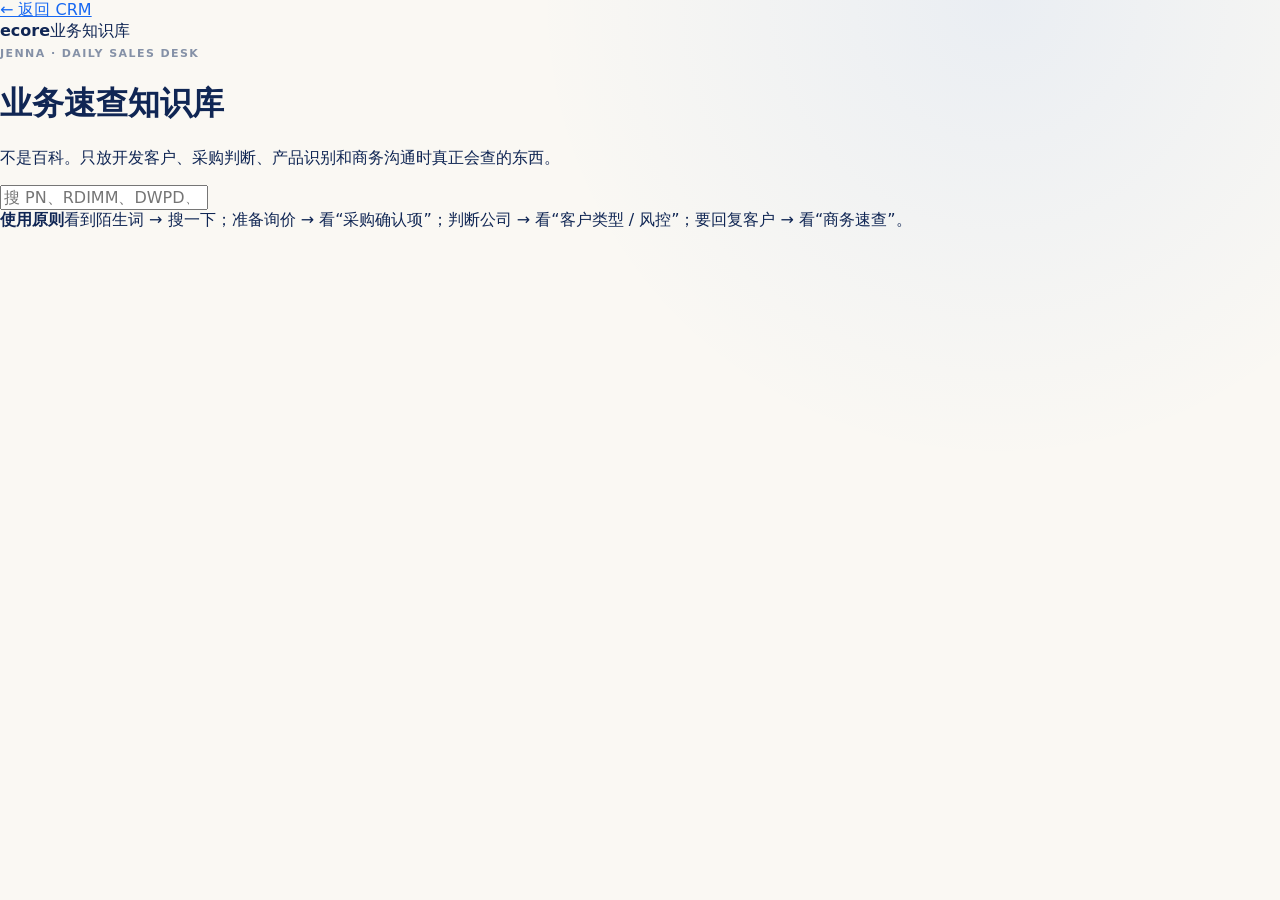
==== knowledge.html @ 3ea691cb "feat: add practical Ecore knowledge base page" ====
<!doctype html>
<html lang="zh-CN">
<head>
  <meta charset="UTF-8" />
  <meta name="viewport" content="width=device-width, initial-scale=1.0" />
  <meta name="theme-color" content="#1768f2" />
  <title>Ecore 业务知识库</title>
  <link rel="stylesheet" href="./styles.css?v=6" />
  <link rel="stylesheet" href="./v2-enhancements.css?v=1" />
</head>
<body class="knowledge-body">
  <div class="knowledge-shell">
    <aside class="knowledge-sidebar">
      <a class="knowledge-back" href="./index.html">← 返回 CRM</a>
      <div class="knowledge-brand"><strong>ecore</strong><span>业务知识库</span></div>
      <nav id="knowledge-categories"></nav>
    </aside>
    <main class="knowledge-main">
      <header class="knowledge-header">
        <div><span class="eyebrow">Jenna · DAILY SALES DESK</span><h1>业务速查知识库</h1><p>不是百科。只放开发客户、采购判断、产品识别和商务沟通时真正会查的东西。</p></div>
        <div class="knowledge-search-wrap"><input id="knowledge-search" type="search" placeholder="搜 PN、RDIMM、DWPD、U.2、5090、Trade Reference…" autocomplete="off" /></div>
      </header>
      <section class="knowledge-tips"><strong>使用原则</strong><span>看到陌生词 → 搜一下；准备询价 → 看“采购确认项”；判断公司 → 看“客户类型 / 风控”；要回复客户 → 看“商务速查”。</span></section>
      <div id="knowledge-content"></div>
    </main>
  </div>
  <script src="./knowledge.js?v=1"></script>
</body>
</html>
---- styles.css ----
:root {
  --blue: #1768f2;
  --blue-dark: #0749c4;
  --blue-soft: #edf4ff;
  --navy: #102654;
  --text: #31415f;
  --muted: #7a879d;
  --paper: #faf8f3;
  --card: rgba(255, 255, 255, 0.9);
  --line: #e5e2dc;
  --danger: #ef634f;
  --green: #18885a;
  --shadow: 0 12px 34px rgba(28, 52, 88, 0.07);
}

* { box-sizing: border-box; }
html, body { min-height: 100%; }
body {
  margin: 0;
  color: var(--navy);
  background:
    radial-gradient(circle at 78% 0, rgba(23, 104, 242, 0.07), transparent 29rem),
    var(--paper);
  font-family: Inter, "Microsoft YaHei", "PingFang SC", system-ui, -apple-system, sans-serif;
}
button, input, select, textarea { font: inherit; }
button { color: inherit; }
a { color: var(--blue); }

.loading-screen {
  min-height: 100vh;
  display: grid;
  place-items: center;
  color: var(--blue);
  font-weight: 750;
}

.auth-shell {
  min-height: 100vh;
  display: grid;
  grid-template-columns: minmax(0, 1.04fr) minmax(360px, 0.96fr);
  background: #fbfaf6;
}
.auth-panel {
  width: min(620px, 100%);
  align-self: center;
  justify-self: center;
  padding: clamp(36px, 7vw, 88px);
}
.auth-brand { display: flex; align-items: baseline; gap: 8px; margin-bottom: 66px; }
.auth-brand span { color: var(--blue); font-size: 44px; font-weight: 820; letter-spacing: -3px; }
.auth-brand small { font-size: 16px; font-weight: 800; letter-spacing: .1em; }
.auth-kicker { color: var(--blue); font-size: 12px; font-weight: 800; letter-spacing: .13em; text-transform: uppercase; }
.auth-panel h1 { margin: 12px 0 14px; font-size: clamp(37px, 5vw, 57px); line-height: 1.08; letter-spacing: -.05em; }
.auth-copy { max-width: 520px; margin: 0 0 30px; color: #718097; font-size: 14px; line-height: 1.8; }
.auth-form label { display: block; margin-bottom: 8px; color: #53627c; font-size: 12px; font-weight: 750; }
.auth-input-row { display: flex; gap: 10px; }
.auth-input-row input {
  flex: 1; min-width: 0; height: 50px; padding: 0 15px;
  border: 1px solid #cbd6e8; border-radius: 10px; outline: 0; color: var(--navy); background: white;
}
.auth-input-row input:focus { border-color: var(--blue); box-shadow: 0 0 0 4px rgba(23, 104, 242, .1); }
.auth-input-row button, .primary {
  min-height: 44px; padding: 0 19px; border: 0; border-radius: 10px; color: white;
  background: linear-gradient(135deg, var(--blue), var(--blue-dark)); font-weight: 760; cursor: pointer;
  box-shadow: 0 10px 25px rgba(23, 104, 242, .2);
}
.auth-error { min-height: 18px; margin: 9px 0 0; color: #cf4938; font-size: 12px; }
.auth-note { display: flex; gap: 9px; align-items: flex-start; margin-top: 25px; color: #7d899d; font-size: 11px; line-height: 1.6; }
.auth-note b { width: 20px; height: 20px; flex: 0 0 auto; display: grid; place-items: center; border-radius: 50%; color: var(--green); background: #e3f4eb; }
.auth-art {
  position: relative; min-height: 100vh; overflow: hidden; display: flex; align-items: flex-end;
  padding: 72px; color: white; background: linear-gradient(145deg, #0b50d2, #1768f2 58%, #093ca7);
}
.auth-art::before {
  content: ""; position: absolute; inset: 0; opacity: .24;
  background-image: radial-gradient(circle, white 1.6px, transparent 1.8px);
  background-size: 24px 24px;
  mask-image: linear-gradient(to bottom right, transparent 6%, black 55%, transparent 100%);
}
.auth-art p { position: relative; z-index: 2; margin: 0; font-size: clamp(27px, 3vw, 44px); line-height: 1.25; font-weight: 800; }
.orb { position: absolute; border: 1px solid rgba(255,255,255,.34); border-radius: 50%; }
.orb.one { width: 450px; height: 450px; top: -95px; right: -100px; }
.orb.two { width: 255px; height: 255px; top: 180px; right: 135px; }

.app-shell { min-height: 100vh; display: flex; }
.sidebar {
  position: fixed; inset: 0 auto 0 0; z-index: 20; width: 236px; overflow: hidden;
  padding: 36px 23px; border-right: 1px solid var(--line); background: rgba(251, 249, 245, .94);
}
.brand { display: flex; align-items: baseline; gap: 7px; margin: 0 2px 40px; }
.brand span { color: var(--blue); font-size: 38px; font-weight: 820; letter-spacing: -2.7px; }
.brand small { font-size: 15px; font-weight: 800; letter-spacing: .08em; }
.nav { display: grid; gap: 8px; }
.nav-item {
  width: 100%; min-height: 52px; display: flex; align-items: center; gap: 15px; padding: 0 15px;
  border: 1px solid transparent; border-radius: 11px; background: transparent;
  text-align: left; font-size: 15px; font-weight: 680; cursor: pointer;
}
.nav-item .icon { width: 25px; font-size: 18px; text-align: center; }
.nav-item .badge { margin-left: auto; min-width: 21px; height: 21px; display: grid; place-items: center; padding: 0 5px; border-radius: 99px; color: var(--blue); background: #e5eefc; font-size: 9px; }
.nav-item.active { border-color: #b9d3ff; color: var(--blue-dark); background: var(--blue-soft); }
.nav-item:hover { background: #f0f4fa; }
.sidebar-tools { position: absolute; left: 23px; right: 23px; bottom: 98px; display: grid; gap: 7px; z-index: 2; }
.subtle-button {
  min-height: 38px; border: 1px solid #dce3ed; border-radius: 8px; color: #60708a; background: rgba(255,255,255,.78); cursor: pointer;
}
.subtle-button:hover { border-color: #aec9f7; color: var(--blue); }
.sidebar-art { position: absolute; height: 240px; left: 0; right: 0; bottom: 0; overflow: hidden; pointer-events: none; }
.sidebar-art span { position: absolute; width: 300px; height: 300px; left: -178px; bottom: -150px; border-radius: 48px; transform: rotate(42deg); background: linear-gradient(145deg, #0f75ff, #125be6); }
.sidebar-art b { position: absolute; width: 90px; height: 90px; right: 17px; bottom: 13px; opacity: .32; background-image: radial-gradient(circle, #3182f6 2px, transparent 2.3px); background-size: 18px 18px; }

.workspace { margin-left: 236px; width: calc(100% - 236px); padding: 43px clamp(26px, 4vw, 62px) 64px; }
.topbar, .section-header { display: flex; align-items: flex-end; justify-content: space-between; gap: 24px; margin-bottom: 28px; }
.topbar h1, .section-header h1 { margin: 4px 0 0; font-size: clamp(32px, 4vw, 48px); line-height: 1.12; letter-spacing: -.04em; }
.header-note { margin: 9px 0 0; color: var(--muted); font-size: 12px; }
.section-header h1 { font-size: 36px; }
.eyebrow { margin: 0; color: #8591a7; font-size: 11px; font-weight: 800; letter-spacing: .13em; text-transform: uppercase; }
.top-actions { display: flex; align-items: center; gap: 10px; }
.search-box input {
  width: min(290px, 26vw); height: 44px; padding: 0 14px; border: 1px solid #dce1e8;
  border-radius: 10px; outline: 0; color: var(--navy); background: rgba(255,255,255,.8);
}
.search-box input:focus { border-color: var(--blue); }
.primary { height: 44px; }
.secondary {
  min-height: 42px; padding: 0 15px; border: 1px solid #c8d9f5; border-radius: 9px; color: var(--blue); background: #f6f9ff; font-weight: 700; cursor: pointer;
}
.secondary:hover { background: var(--blue-soft); }

.metrics { display: grid; grid-template-columns: repeat(4, minmax(155px, 1fr)); gap: 17px; margin-bottom: 24px; }
.metric, .panel, .quick-card {
  border: 1px solid var(--line); border-radius: 12px; background: var(--card); box-shadow: var(--shadow);
}
.metric { min-height: 138px; display: flex; align-items: center; justify-content: space-between; padding: 25px 27px; }
.metric label { display: block; margin-bottom: 13px; font-size: 14px; font-weight: 760; }
.metric strong { color: var(--blue); font-size: 42px; line-height: 1; }
.metric.danger strong { color: var(--danger); }
.metric .metric-icon { width: 48px; height: 48px; display: grid; place-items: center; border-radius: 50%; color: var(--blue); background: #eaf2ff; font-size: 21px; }
.metric.danger .metric-icon { color: var(--danger); background: #ffebe8; }

.dashboard-grid { display: grid; grid-template-columns: minmax(0, 1.8fr) minmax(280px, .72fr); gap: 20px; }
.panel { padding: 27px; }
.panel-title { display: flex; align-items: center; justify-content: space-between; gap: 14px; margin-bottom: 20px; }
.panel-title h2 { margin: 0; font-size: 20px; letter-spacing: -.02em; }
.panel-title small { color: var(--muted); }
.text-link { border: 0; color: var(--blue); background: transparent; font-size: 11px; font-weight: 750; cursor: pointer; }
.priority-list { border: 1px solid #e1e4e9; border-radius: 10px; overflow: hidden; }
.priority-row {
  width: 100%; min-height: 87px; display: grid; grid-template-columns: 1.05fr .9fr .85fr .7fr; gap: 16px;
  align-items: center; padding: 14px 19px; border: 0; border-left: 3px solid var(--blue);
  border-bottom: 1px solid #e7e8ea; background: white; text-align: left; cursor: pointer;
}
.priority-row:last-child { border-bottom: 0; }
.priority-row:hover { background: #f8fbff; }
.priority-row strong { font-size: 16px; }
.priority-row span { color: var(--text); font-size: 12px; }
.priority-row time { color: var(--blue); font-size: 11px; font-weight: 760; text-align: right; }
.progress-list { display: grid; gap: 11px; }
.progress-row { display: grid; grid-template-columns: 35px 1fr auto; gap: 12px; align-items: center; }
.progress-icon { width: 35px; height: 35px; display: grid; place-items: center; border-radius: 50%; color: var(--blue); background: #edf3ff; }
.progress-row span { font-size: 13px; }
.progress-row b { color: var(--blue); font-size: 24px; }
.queue-panel { margin-top: 20px; }
.queue-row { width: 100%; display: flex; align-items: center; justify-content: space-between; gap: 12px; padding: 13px 0; border: 0; border-bottom: 1px solid #e9e7e2; background: transparent; text-align: left; cursor: pointer; }
.queue-row:last-child { border-bottom: 0; }
.queue-row span { display: grid; gap: 3px; }
.queue-row strong { font-size: 12px; }
.queue-row small { color: var(--muted); font-size: 9px; }
.queue-row b { color: var(--blue); font-size: 22px; }
.motto {
  position: relative; min-height: 165px; margin-top: 20px; overflow: hidden; display: flex; align-items: flex-end;
  padding: 23px; border-radius: 11px; color: white; background: linear-gradient(135deg, #0751d2, #1670ff);
}
.motto::before { content: ""; position: absolute; width: 210px; height: 210px; right: -55px; top: -70px; border: 1px solid rgba(255,255,255,.35); border-radius: 50%; box-shadow: 0 0 0 35px rgba(255,255,255,.04), 0 0 0 70px rgba(255,255,255,.035); }
.motto strong { position: relative; max-width: 180px; font-size: 18px; line-height: 1.55; }
.quick-card { margin-top: 20px; padding: 22px; }
.quick-card h3 { margin: 0 0 5px; font-size: 15px; }
.quick-card p { margin: 0 0 14px; color: var(--muted); font-size: 11px; }
.quick-row { display: flex; gap: 9px; }
.quick-row input { flex: 1; min-width: 0; height: 42px; padding: 0 12px; border: 1px solid #d7dfe9; border-radius: 8px; outline: none; }

.toolbar { display: flex; gap: 10px; align-items: center; margin-bottom: 16px; }
.toolbar input, .toolbar select {
  height: 42px; padding: 0 12px; border: 1px solid #d8dee7; border-radius: 9px; outline: none; background: rgba(255,255,255,.85);
}
.toolbar input { min-width: min(360px, 40vw); }
.toolbar .grow { flex: 1; }
.table-wrap { overflow: auto; border: 1px solid var(--line); border-radius: 12px; background: var(--card); box-shadow: var(--shadow); }
table { width: 100%; min-width: 960px; border-collapse: collapse; }
th { padding: 13px 15px; color: #8490a4; background: #f8f8f6; font-size: 10px; letter-spacing: .07em; text-align: left; }
td { padding: 16px 15px; border-top: 1px solid #eceae6; color: var(--text); font-size: 12px; vertical-align: middle; }
td strong { color: var(--navy); font-size: 13px; }
tr.clickable { cursor: pointer; }
tr.clickable:hover td { background: #f8fbff; }
.progress-legend {
  display: flex; flex-wrap: wrap; gap: 9px 18px; margin: -10px 0 16px;
  padding: 11px 14px; border: 1px solid #e6e1dc; border-radius: 10px; background: rgba(255,255,255,.72);
  color: #68758a; font-size: 10px;
}
.progress-legend span { display: inline-flex; align-items: center; gap: 7px; }
.progress-legend i { width: 14px; height: 14px; border: 1px solid rgba(88,59,68,.08); border-radius: 4px; }
.legend-contact { background: #f3f4f6; }
.legend-outreach { background: #fff2b8; }
.legend-reply { background: #ffdce8; }
.legend-opportunity { background: #ffb9b9; }
.account-table table { min-width: 1450px; }
.account-table tr.account-progress-contact td { background: #f7f7f5; }
.account-table tr.account-progress-outreach td { background: #fff8d7; }
.account-table tr.account-progress-reply td { background: #ffe5ed; }
.account-table tr.account-progress-opportunity td { background: #ffd5d5; }
.account-table tr.account-progress-contact:hover td { background: #f0f0ed; }
.account-table tr.account-progress-outreach:hover td { background: #fff0b5; }
.account-table tr.account-progress-reply:hover td { background: #ffd4e1; }
.account-table tr.account-progress-opportunity:hover td { background: #ffc2c2; }
.account-table tr[class*="account-progress-"] td:first-child { border-left: 4px solid transparent; }
.account-table tr.account-progress-contact td:first-child { border-left-color: #e0bb42; }
.account-table tr.account-progress-outreach td:first-child { border-left-color: #e0b229; }
.account-table tr.account-progress-reply td:first-child { border-left-color: #dd7899; }
.account-table tr.account-progress-opportunity td:first-child { border-left-color: #df4545; }
.company-cell { display: grid; gap: 4px; }
.company-cell small { color: var(--muted); }
.contact-cell { min-width: 160px; display: grid; gap: 4px; }
.contact-cell small { color: var(--muted); }
.contact-methods { display: flex; flex-wrap: wrap; gap: 4px; }
.contact-methods i { padding: 3px 6px; border-radius: 5px; color: #5d5f6a; background: rgba(255,255,255,.72); font-size: 8px; font-style: normal; font-weight: 750; }
.contact-methods em, .no-activity { color: #929bac; font-size: 9px; font-style: normal; }
.activity-preview { width: 225px; display: grid; gap: 5px; }
.activity-preview > div { display: flex; align-items: center; justify-content: space-between; gap: 8px; }
.activity-preview b { color: #243a61; font-size: 9px; }
.activity-preview time { color: #8995a8; font-size: 8px; white-space: nowrap; }
.activity-preview p { margin: 0; overflow: hidden; display: -webkit-box; color: #536078; font-size: 10px; line-height: 1.45; -webkit-box-orient: vertical; -webkit-line-clamp: 2; }
.activity-preview > small { color: #8d98aa; font-size: 8px; }
.next-action-cell { min-width: 220px; line-height: 1.55; }
.progress-pills { min-width: 185px; display: flex; flex-wrap: wrap; gap: 5px; }
.progress-pill { display: inline-flex; padding: 4px 7px; border-radius: 6px; font-size: 9px; font-weight: 760; line-height: 1.3; }
.progress-pill.pending { color: #795906; background: #ffec9c; }
.progress-pill.reply { color: #9c3659; background: #ffcddd; }
.progress-pill.opportunity { color: #a51f2a; background: #ffadad; }
.status, .trust {
  display: inline-flex; align-items: center; min-height: 25px; padding: 0 8px; border-radius: 99px;
  font-size: 10px; font-weight: 760; white-space: nowrap;
}
.status.gray { color: #647085; background: #eef0f3; }
.status.blue { color: #1260d7; background: #eaf2ff; }
.status.yellow { color: #815d0d; background: #fff0b7; }
.status.pink { color: #a54567; background: #ffe1eb; }
.status.rose { color: #9e2f59; background: #ffcadd; }
.status.hotpink { color: #7b1644; background: #ef9dbc; }
.status.cyan { color: #08768e; background: #e4f7fb; }
.status.purple { color: #7651be; background: #f0eafd; }
.status.orange { color: #ae621f; background: #fff1df; }
.status.green { color: #18764f; background: #e4f5ed; }
.status.red { color: #b84638; background: #ffebe8; }
.grade { display: inline-flex; min-height: 24px; align-items: center; padding: 0 8px; border-radius: 7px; font-size: 10px; font-weight: 850; }
.grade-A { color: #1260d7; background: #e5efff; }
.grade-B { color: #8b5f16; background: #fff1d6; }
.grade-C { color: #687386; background: #edf0f4; }
.trust.good { color: #16754d; background: #e4f5ec; }
.trust.medium { color: #9c681c; background: #fff3df; }
.trust.low { color: #bd4b3b; background: #ffebe8; }
.empty { padding: 60px 20px; color: #8793a5; text-align: center; }
.empty.compact { padding: 20px 8px; }

.pipeline-board { display: grid; grid-auto-flow: column; grid-auto-columns: minmax(240px, 275px); gap: 13px; overflow-x: auto; padding: 3px 2px 18px; }
.pipeline-column { min-height: 360px; padding: 12px; border: 1px solid #e5e2dc; border-radius: 12px; background: rgba(245,244,240,.75); }
.pipeline-list { display: grid; gap: 9px; }
.pipeline-card { display: grid; gap: 8px; padding: 14px; border: 1px solid #e2e6ed; border-radius: 10px; background: white; box-shadow: 0 5px 15px rgba(35,53,83,.04); text-align: left; cursor: pointer; }
.pipeline-card:hover { border-color: #b7cdf2; transform: translateY(-1px); }
.pipeline-card > div { display: flex; align-items: center; justify-content: space-between; gap: 8px; }
.pipeline-card > div small, .pipeline-card time { color: var(--muted); font-size: 9px; }
.pipeline-card p, .pipeline-card span { margin: 0; color: #526078; font-size: 10px; line-height: 1.45; }
.pipeline-card span { min-height: 29px; }

.task-board { display: grid; grid-template-columns: repeat(4, minmax(220px, 1fr)); gap: 14px; align-items: start; overflow: auto; padding-bottom: 12px; }
.task-column { min-width: 220px; padding: 12px; border: 1px solid #e5e2dc; border-radius: 12px; background: rgba(245,244,240,.75); }
.column-title { display: flex; justify-content: space-between; align-items: center; padding: 3px 4px 13px; }
.column-title h2 { margin: 0; font-size: 14px; }
.column-title b { min-width: 24px; height: 24px; display: grid; place-items: center; border-radius: 99px; color: #727e91; background: #e9e9e6; font-size: 10px; }
.task-list { display: grid; gap: 10px; }
.task-card { padding: 13px; border: 1px solid #e5e6e9; border-radius: 9px; background: white; box-shadow: 0 5px 15px rgba(35,53,83,.04); }
.task-card.done { opacity: .55; }
.task-card-head { display: flex; align-items: center; justify-content: space-between; }
.task-check { width: 21px; height: 21px; display: grid; place-items: center; border: 1px solid #cbd3df; border-radius: 6px; background: white; cursor: pointer; }
.task-card.done .task-check { color: white; border-color: var(--green); background: var(--green); }
.priority { padding: 3px 6px; border-radius: 5px; color: #758097; background: #eef0f3; font-size: 9px; font-weight: 760; }
.priority.high { color: #bf4e3b; background: #ffebe8; }
.task-client { display: block; margin: 12px 0 5px; color: var(--navy); font-size: 13px; font-weight: 760; }
.task-card p { margin: 0 0 9px; color: #4b5b76; font-size: 11px; line-height: 1.5; }
.task-card time { color: #8a95a7; font-size: 9px; }

.timeline { padding: 26px; border: 1px solid var(--line); border-radius: 12px; background: var(--card); box-shadow: var(--shadow); }
.timeline-item { position: relative; display: grid; grid-template-columns: 44px 1fr; gap: 15px; padding-bottom: 20px; }
.timeline-item:last-child { padding-bottom: 0; }
.timeline-dot { position: relative; z-index: 2; width: 40px; height: 40px; display: grid; place-items: center; border: 5px solid #faf9f6; border-radius: 50%; color: var(--blue); background: #e9f1ff; font-size: 11px; font-weight: 800; }
.timeline-line { position: absolute; left: 19px; top: 39px; bottom: -2px; border-left: 1px dashed #cbd5e5; }
.timeline-item:last-child .timeline-line { display: none; }
.timeline-content { padding: 15px 17px; border: 1px solid #e4e6ea; border-radius: 9px; background: white; }
.timeline-top { display: flex; align-items: center; gap: 9px; }
.timeline-top strong { font-size: 13px; }
.timeline-top span { padding: 4px 7px; border-radius: 6px; color: #536987; background: #eef3fa; font-size: 9px; }
.timeline-top time { margin-left: auto; color: #909bad; font-size: 9px; }
.timeline-content p { margin: 11px 0; color: #4d5d75; font-size: 12px; line-height: 1.65; }
.next-step { padding: 9px 10px; border-radius: 7px; background: #f5f8fd; font-size: 10px; }

.report-grid { display: grid; grid-template-columns: minmax(0, 1.45fr) minmax(260px, .55fr); gap: 20px; }
.report-copy { white-space: pre-wrap; color: var(--text); font-size: 13px; line-height: 1.9; }
.verification-guide { display: grid; gap: 6px; margin-bottom: 16px; padding: 14px 17px; border: 1px solid #c9d9f5; border-radius: 10px; color: #29496f; background: #f2f7ff; }
.verification-guide b { font-size: 12px; }
.verification-guide span { font-size: 10px; line-height: 1.6; }
.completion { min-width: 145px; display: grid; gap: 5px; }
.completion b { font-size: 12px; }
.completion i { position: relative; height: 5px; overflow: hidden; border-radius: 99px; background: #e5e9ef; }
.completion i::after { content: ""; position: absolute; inset: 0 auto 0 0; width: var(--progress); border-radius: inherit; background: linear-gradient(90deg, #ee9b44, var(--blue)); }
.completion small { color: var(--muted); font-size: 8px; line-height: 1.4; }
.kpi-list { display: grid; gap: 13px; }
.kpi-item { padding: 14px; border: 1px solid #e6e5e1; border-radius: 9px; background: white; }
.kpi-item span { display: block; color: var(--muted); font-size: 10px; }
.kpi-item strong { display: block; margin-top: 6px; color: var(--blue); font-size: 24px; }

.drawer-backdrop, .modal-backdrop { position: fixed; inset: 0; z-index: 50; background: rgba(10, 24, 50, .3); backdrop-filter: blur(2px); }
.drawer {
  position: fixed; inset: 0 0 0 auto; z-index: 60; width: min(610px, 94vw); overflow: auto;
  padding: 31px; background: #fbfaf7; box-shadow: -20px 0 55px rgba(16, 38, 84, .16);
}
.drawer-head { display: flex; align-items: flex-start; justify-content: space-between; gap: 18px; margin-bottom: 20px; }
.drawer-head h2 { margin: 5px 0 7px; font-size: 29px; }
.drawer-head p { margin: 0; color: var(--muted); font-size: 12px; }
.icon-button { width: 38px; height: 38px; border: 1px solid #dce2ea; border-radius: 9px; background: white; cursor: pointer; }
.drawer-actions { display: flex; gap: 9px; margin-bottom: 20px; }
.detail-grid { display: grid; grid-template-columns: 1fr 1fr; gap: 11px; }
.detail-card { padding: 13px; border: 1px solid #e6e4df; border-radius: 9px; background: white; }
.detail-card label { display: block; margin-bottom: 5px; color: #8b96a8; font-size: 9px; letter-spacing: .06em; }
.detail-card p { margin: 0; color: var(--text); font-size: 12px; line-height: 1.55; word-break: break-word; }
.detail-wide { grid-column: 1 / -1; }
.drawer-badges { display: flex; flex-wrap: wrap; align-items: center; gap: 7px; }
.drawer-badges .progress-pills { min-width: 0; }
.drawer-section { margin-top: 24px; }
.drawer-section h3 { margin: 0 0 12px; font-size: 15px; }
.mini-list { display: grid; gap: 8px; }
.mini-item { padding: 11px 12px; border: 1px solid #e6e5e2; border-radius: 8px; background: white; font-size: 11px; line-height: 1.55; }
.mini-item strong { display: block; margin-bottom: 3px; color: var(--navy); }

.modal-backdrop { display: grid; place-items: center; padding: 20px; }
.modal {
  width: min(720px, 96vw); max-height: 92vh; overflow: auto; padding: 26px;
  border: 1px solid #e3e2df; border-radius: 14px; background: #fbfaf7; box-shadow: 0 25px 70px rgba(12, 31, 66, .24);
}
.modal-wide { width: min(940px, 96vw); }
.modal-note { margin: 5px 0 0; color: var(--muted); font-size: 10px; }
.modal-head { display: flex; align-items: center; justify-content: space-between; margin-bottom: 21px; }
.modal-head h2 { margin: 0; font-size: 24px; }
.form-grid { display: grid; grid-template-columns: 1fr 1fr; gap: 14px; }
.field { display: grid; gap: 6px; }
.field.wide { grid-column: 1 / -1; }
.field label { color: #63718a; font-size: 10px; font-weight: 750; }
.field input, .field select, .field textarea {
  width: 100%; min-height: 42px; padding: 10px 11px; border: 1px solid #d7dee9; border-radius: 8px; outline: 0; color: var(--navy); background: white;
}
.field textarea { min-height: 80px; resize: vertical; }
.progress-selector { display: grid; grid-template-columns: repeat(3, 1fr); gap: 10px; }
.progress-group { min-width: 0; display: grid; gap: 7px; margin: 0; padding: 12px; border: 1px solid #e2e2de; border-radius: 9px; background: white; }
.progress-group legend { padding: 0 5px; font-size: 9px; font-weight: 820; }
.progress-group.pending { background: #fffbea; }
.progress-group.reply { background: #fff1f5; }
.progress-group.opportunity { background: #fff0f0; }
.progress-group label { display: flex; align-items: flex-start; gap: 7px; color: #4e5b70; font-size: 10px; line-height: 1.4; cursor: pointer; }
.progress-group input { width: 15px; height: 15px; min-height: 0; flex: 0 0 auto; margin: 0; accent-color: var(--blue); }
.field input:focus, .field select:focus, .field textarea:focus { border-color: var(--blue); box-shadow: 0 0 0 3px rgba(23,104,242,.08); }
.modal-actions { display: flex; justify-content: flex-end; gap: 10px; margin-top: 20px; }

.toast {
  position: fixed; z-index: 100; left: 50%; bottom: 28px; transform: translateX(-50%);
  padding: 11px 16px; border-radius: 9px; color: white; background: #102654; box-shadow: 0 10px 30px rgba(16,38,84,.25);
  font-size: 12px;
}

@media (max-width: 1050px) {
  .metrics { grid-template-columns: repeat(2, 1fr); }
  .dashboard-grid, .report-grid { grid-template-columns: 1fr; }
  .sidebar { width: 205px; padding-left: 16px; padding-right: 16px; }
  .workspace { margin-left: 205px; width: calc(100% - 205px); }
}
@media (max-width: 760px) {
  .auth-shell { grid-template-columns: 1fr; }
  .auth-art { display: none; }
  .auth-panel { padding: 34px 24px; }
  .auth-brand { margin-bottom: 46px; }
  .sidebar { position: fixed; inset: auto 0 0 0; width: auto; height: 70px; padding: 7px; border: 0; border-top: 1px solid var(--line); }
  .brand, .sidebar-tools, .sidebar-art { display: none; }
  .nav { height: 100%; grid-template-columns: repeat(7, 1fr); gap: 2px; }
  .nav-item { min-height: 54px; display: grid; place-items: center; align-content: center; gap: 2px; padding: 2px; font-size: 8px; }
  .nav-item .icon { width: auto; font-size: 16px; }
  .nav-item .badge { display: none; }
  .workspace { margin-left: 0; width: 100%; padding: 25px 16px 92px; }
  .topbar, .section-header { align-items: flex-start; flex-direction: column; }
  .top-actions, .search-box { width: 100%; }
  .search-box input { width: 100%; }
  .metrics { gap: 10px; }
  .metric { min-height: 108px; padding: 18px; }
  .metric strong { font-size: 34px; }
  .metric .metric-icon { display: none; }
  .panel { padding: 18px; }
  .priority-row { grid-template-columns: 1fr auto; min-height: 80px; }
  .priority-row span:nth-of-type(2) { display: none; }
  .quick-row { flex-direction: column; }
  .toolbar { align-items: stretch; flex-direction: column; }
  .toolbar input { min-width: 0; width: 100%; }
  .detail-grid, .form-grid { grid-template-columns: 1fr; }
  .progress-selector { grid-template-columns: 1fr; }
  .detail-wide, .field.wide { grid-column: auto; }
}
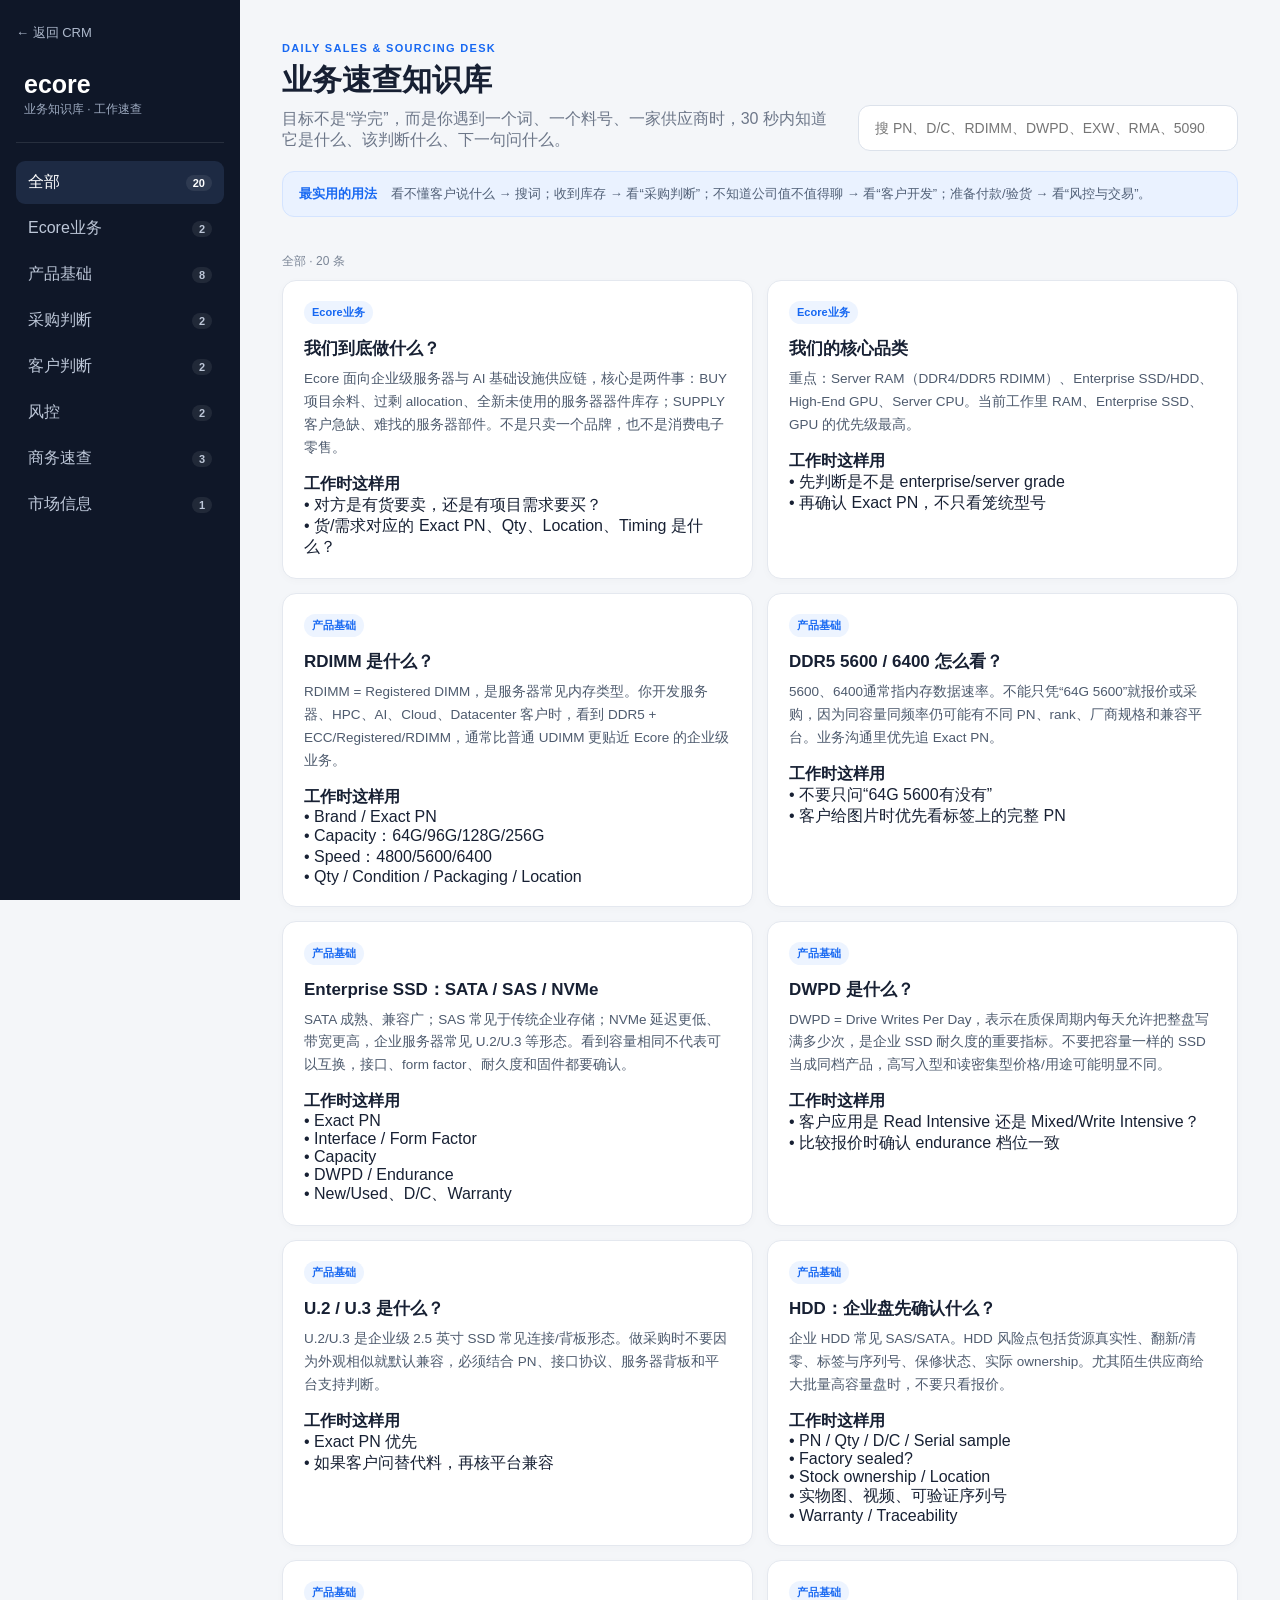
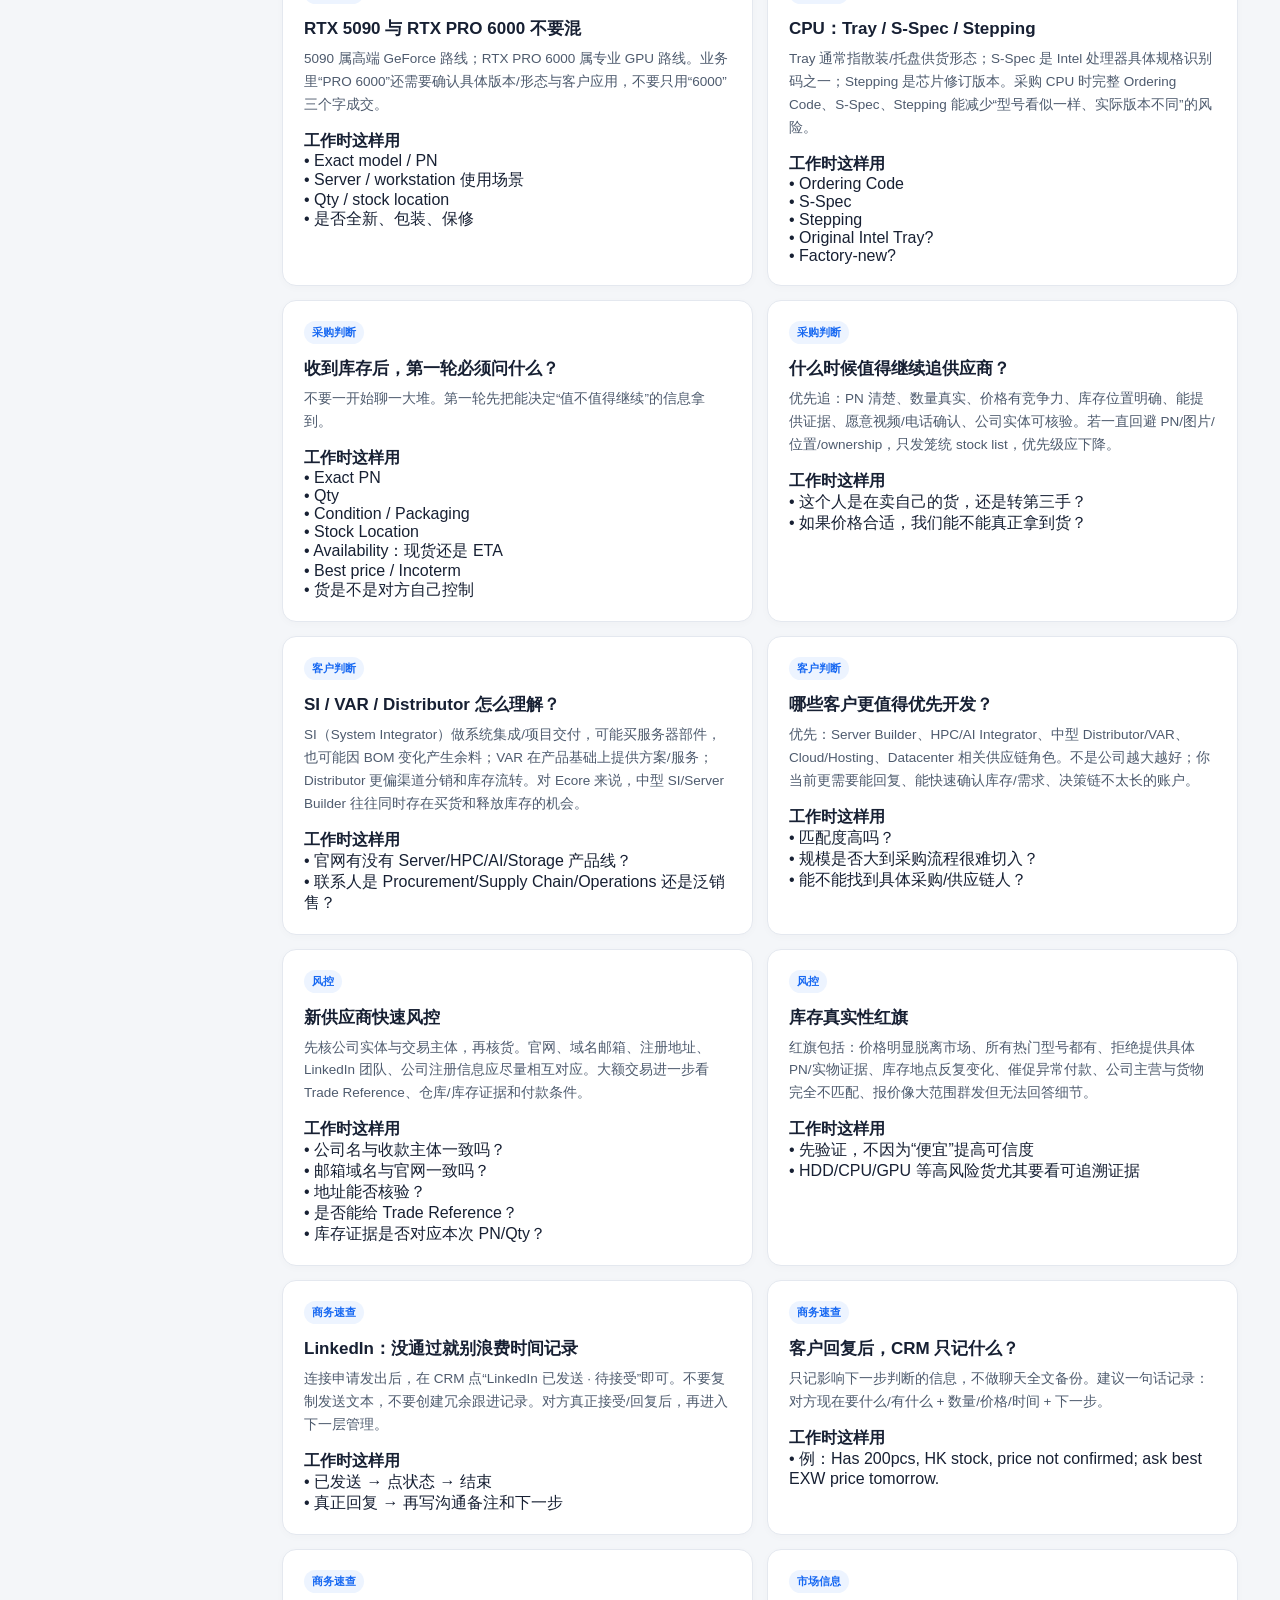
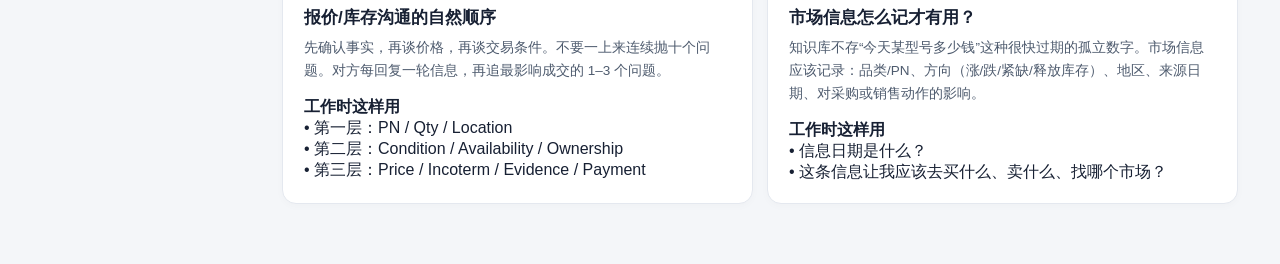
==== commit c46aeeea: "refactor: make knowledge base task-first and easier to scan" ====
--- a/knowledge.html
+++ b/knowledge.html
@@ -5,25 +5,26 @@
   <meta name="viewport" content="width=device-width, initial-scale=1.0" />
   <meta name="theme-color" content="#1768f2" />
   <title>Ecore 业务知识库</title>
-  <link rel="stylesheet" href="./styles.css?v=6" />
-  <link rel="stylesheet" href="./v2-enhancements.css?v=1" />
+  <link rel="stylesheet" href="./styles.css?v=7" />
+  <link rel="stylesheet" href="./v2-enhancements.css?v=2" />
 </head>
 <body class="knowledge-body">
   <div class="knowledge-shell">
     <aside class="knowledge-sidebar">
       <a class="knowledge-back" href="./index.html">← 返回 CRM</a>
-      <div class="knowledge-brand"><strong>ecore</strong><span>业务知识库</span></div>
+      <div class="knowledge-brand"><strong>ecore</strong><span>业务知识库 · 工作速查</span></div>
       <nav id="knowledge-categories"></nav>
     </aside>
     <main class="knowledge-main">
       <header class="knowledge-header">
-        <div><span class="eyebrow">Jenna · DAILY SALES DESK</span><h1>业务速查知识库</h1><p>不是百科。只放开发客户、采购判断、产品识别和商务沟通时真正会查的东西。</p></div>
-        <div class="knowledge-search-wrap"><input id="knowledge-search" type="search" placeholder="搜 PN、RDIMM、DWPD、U.2、5090、Trade Reference…" autocomplete="off" /></div>
+        <div><span class="eyebrow">DAILY SALES & SOURCING DESK</span><h1>业务速查知识库</h1><p>目标不是“学完”，而是你遇到一个词、一个料号、一家供应商时，30 秒内知道它是什么、该判断什么、下一句问什么。</p></div>
+        <div class="knowledge-search-wrap"><input id="knowledge-search" type="search" placeholder="搜 PN、D/C、RDIMM、DWPD、EXW、RMA、5090、库存真假…" autocomplete="off" /></div>
       </header>
-      <section class="knowledge-tips"><strong>使用原则</strong><span>看到陌生词 → 搜一下；准备询价 → 看“采购确认项”；判断公司 → 看“客户类型 / 风控”；要回复客户 → 看“商务速查”。</span></section>
+      <section class="knowledge-tips"><strong>最实用的用法</strong><span>看不懂客户说什么 → 搜词；收到库存 → 看“采购判断”；不知道公司值不值得聊 → 看“客户开发”；准备付款/验货 → 看“风控与交易”。</span></section>
+      <div id="knowledge-scenarios" class="knowledge-scenarios"></div>
       <div id="knowledge-content"></div>
     </main>
   </div>
-  <script src="./knowledge.js?v=1"></script>
+  <script src="./knowledge.js?v=2"></script>
 </body>
 </html>
--- a/v2-enhancements.css
+++ b/v2-enhancements.css
@@ -0,0 +1 @@
+.v2-nav-link{display:flex;text-decoration:none;box-sizing:border-box}.v2-quick-filters{display:flex;align-items:center;gap:8px;flex-wrap:wrap;margin:-2px 0 14px;padding:10px 12px;background:#f7f9fc;border:1px solid #e7ebf2;border-radius:12px}.v2-quick-filters>span{font-size:12px;color:#78849a}.v2-quick-filters button{border:1px solid #dfe5ef;background:#fff;border-radius:999px;padding:7px 11px;cursor:pointer;font-size:12px}.v2-quick-filters button:hover{border-color:#1768f2;color:#1768f2}.v2-note-muted{opacity:.58}.v2-note-muted textarea{min-height:60px}.v2-collapsible{opacity:.86}.v2-one-click-status,.v2-activity-quick{background:#f6f9ff;border:1px solid #dce7fb;border-radius:12px;padding:13px 14px}.v2-one-click-status{margin-bottom:12px}.v2-one-click-copy{display:flex;flex-direction:column;gap:3px;margin-bottom:10px}.v2-one-click-copy strong{font-size:13px;color:#24324a}.v2-one-click-copy span{font-size:11.5px;color:#73809a}.v2-one-click-buttons{display:flex;gap:8px;flex-wrap:wrap}.v2-one-click-buttons button{border:1px solid #cbdaf5;background:#fff;color:#27518f;border-radius:9px;padding:8px 10px;font-size:12px;cursor:pointer}.v2-one-click-buttons button:hover{background:#edf4ff;border-color:#1768f2;color:#1768f2}.knowledge-body{margin:0;background:#f4f6f9;color:#172033;font-family:Inter,-apple-system,BlinkMacSystemFont,"Segoe UI","PingFang SC","Microsoft YaHei",sans-serif}.knowledge-shell{min-height:100vh;display:grid;grid-template-columns:240px minmax(0,1fr)}.knowledge-sidebar{position:sticky;top:0;height:100vh;box-sizing:border-box;background:#0f1728;color:#fff;padding:24px 16px}.knowledge-back{color:#aeb9cc;text-decoration:none;font-size:13px;display:block;margin-bottom:28px}.knowledge-brand{padding:0 8px 24px;border-bottom:1px solid rgba(255,255,255,.1);margin-bottom:18px}.knowledge-brand strong{font-size:25px;display:block}.knowledge-brand span{font-size:12px;color:#9daac0}.knowledge-cat{width:100%;display:flex;justify-content:space-between;align-items:center;border:0;background:transparent;color:#bdc7d8;padding:11px 12px;border-radius:9px;margin:3px 0;text-align:left;cursor:pointer}.knowledge-cat b{font-size:11px;background:rgba(255,255,255,.08);padding:2px 7px;border-radius:999px}.knowledge-cat.active,.knowledge-cat:hover{background:#1d2a43;color:#fff}.knowledge-main{padding:38px 42px 60px;max-width:1400px;width:100%;box-sizing:border-box}.knowledge-header{display:flex;justify-content:space-between;align-items:flex-end;gap:28px;margin-bottom:20px}.knowledge-header h1{font-size:30px;margin:4px 0 8px}.knowledge-header p{margin:0;color:#6d7789;max-width:700px}.eyebrow{font-size:11px;letter-spacing:.12em;color:#1768f2;font-weight:700}.knowledge-search-wrap{min-width:380px}.knowledge-search-wrap input{width:100%;box-sizing:border-box;border:1px solid #dce2eb;background:#fff;border-radius:12px;padding:14px 16px;font-size:14px;outline:none}.knowledge-search-wrap input:focus{border-color:#1768f2;box-shadow:0 0 0 3px rgba(23,104,242,.09)}.knowledge-tips{display:flex;gap:14px;background:#eaf2ff;border:1px solid #d4e4ff;border-radius:12px;padding:13px 16px;margin-bottom:14px;font-size:13px}.knowledge-tips strong{white-space:nowrap;color:#1768f2}.knowledge-tips span{color:#526178}.knowledge-scenarios{display:flex;gap:8px;flex-wrap:wrap;margin-bottom:22px}.knowledge-scenarios button{border:1px solid #dde3ec;background:#fff;border-radius:999px;padding:8px 12px;font-size:12px;cursor:pointer;color:#536077}.knowledge-scenarios button:hover{border-color:#1768f2;color:#1768f2}.knowledge-count{font-size:12px;color:#7a8596;margin:0 0 10px}.knowledge-grid{display:grid;grid-template-columns:repeat(2,minmax(0,1fr));gap:14px}.knowledge-card{background:#fff;border:1px solid #e4e8ef;border-radius:14px;padding:20px 21px;box-shadow:0 2px 8px rgba(18,31,53,.025)}.knowledge-card-top{display:flex;align-items:center;justify-content:space-between;gap:10px}.knowledge-card-top span{font-size:11px;font-weight:700;color:#1768f2;background:#edf4ff;border-radius:999px;padding:4px 8px}.knowledge-card-top em{font-style:normal;font-size:11px;color:#8b95a6}.knowledge-card h2{font-size:17px;margin:13px 0 8px}.knowledge-card>p{font-size:13.5px;line-height:1.7;color:#4e5b6e;margin:0 0 14px}.knowledge-section{border-top:1px solid #edf0f4;padding-top:11px;margin-top:10px;font-size:12.5px;line-height:1.72;color:#46546a}.knowledge-section strong{display:block;font-size:11px;color:#8a94a5;margin-bottom:4px;text-transform:uppercase;letter-spacing:.03em}.knowledge-section.risk{background:#fff8f2;border:0;border-radius:9px;padding:10px 11px;margin-top:12px;color:#7a5132}.knowledge-section.risk strong{color:#b46d35}.knowledge-empty{background:#fff;border:1px solid #e4e8ef;border-radius:14px;padding:40px;text-align:center;color:#778297}@media(max-width:900px){.knowledge-shell{grid-template-columns:1fr}.knowledge-sidebar{position:relative;height:auto}.knowledge-sidebar nav{display:flex;overflow:auto}.knowledge-cat{width:auto;min-width:max-content}.knowledge-main{padding:24px 16px}.knowledge-header{display:block}.knowledge-search-wrap{min-width:0;margin-top:18px}.knowledge-grid{grid-template-columns:1fr}.v2-one-click-buttons{flex-direction:column}.v2-one-click-buttons button{width:100%}}
